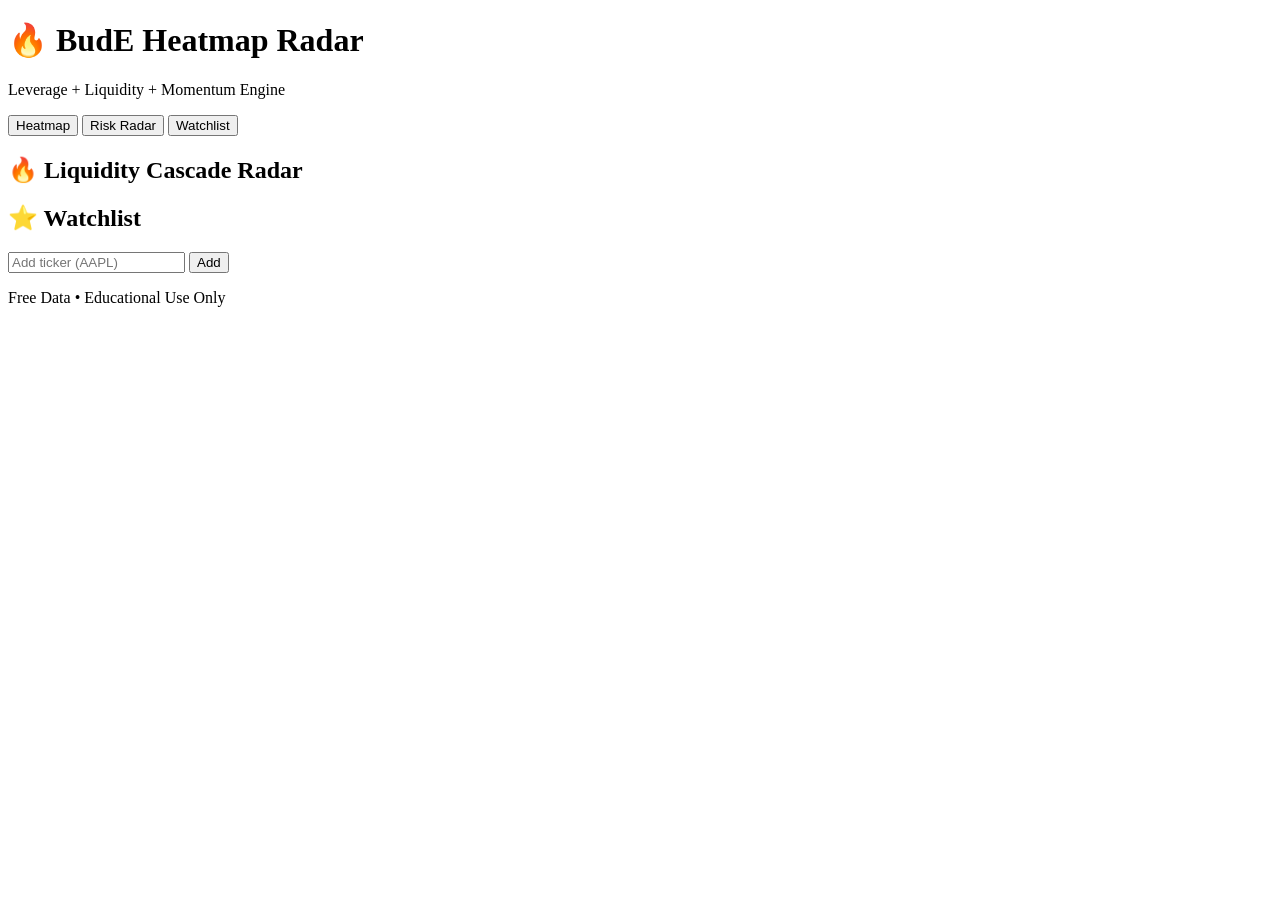
==== index.html @ 05568311 "Create index.html" ====
<!DOCTYPE html>
<html lang="en">
<head>
  <meta charset="UTF-8" />
  <meta name="viewport" content="width=device-width, initial-scale=1.0"/>
  <title>BudE Heatmap Radar</title>
  <link rel="stylesheet" href="styles.css"/>
  <script src="https://cdn.plot.ly/plotly-2.30.0.min.js"></script>
</head>

<body>
  <header>
    <h1>🔥 BudE Heatmap Radar</h1>
    <p>Leverage + Liquidity + Momentum Engine</p>
  </header>

  <nav>
    <button onclick="setTab('heatmap')">Heatmap</button>
    <button onclick="setTab('risk')">Risk Radar</button>
    <button onclick="setTab('watch')">Watchlist</button>
  </nav>

  <main>

    <!-- HEATMAP -->
    <section id="heatmap" class="tab active">
      <div id="heatmapChart"></div>
    </section>

    <!-- RISK -->
    <section id="risk" class="tab">
      <h2>🔥 Liquidity Cascade Radar</h2>
      <div id="riskList"></div>
    </section>

    <!-- WATCHLIST -->
    <section id="watch" class="tab">
      <h2>⭐ Watchlist</h2>
      <input id="watchInput" placeholder="Add ticker (AAPL)" />
      <button onclick="addWatch()">Add</button>
      <div id="watchList"></div>
    </section>

  </main>

  <footer>
    <p>Free Data • Educational Use Only</p>
  </footer>

  <script src="app.js"></script>
</body>
</html>
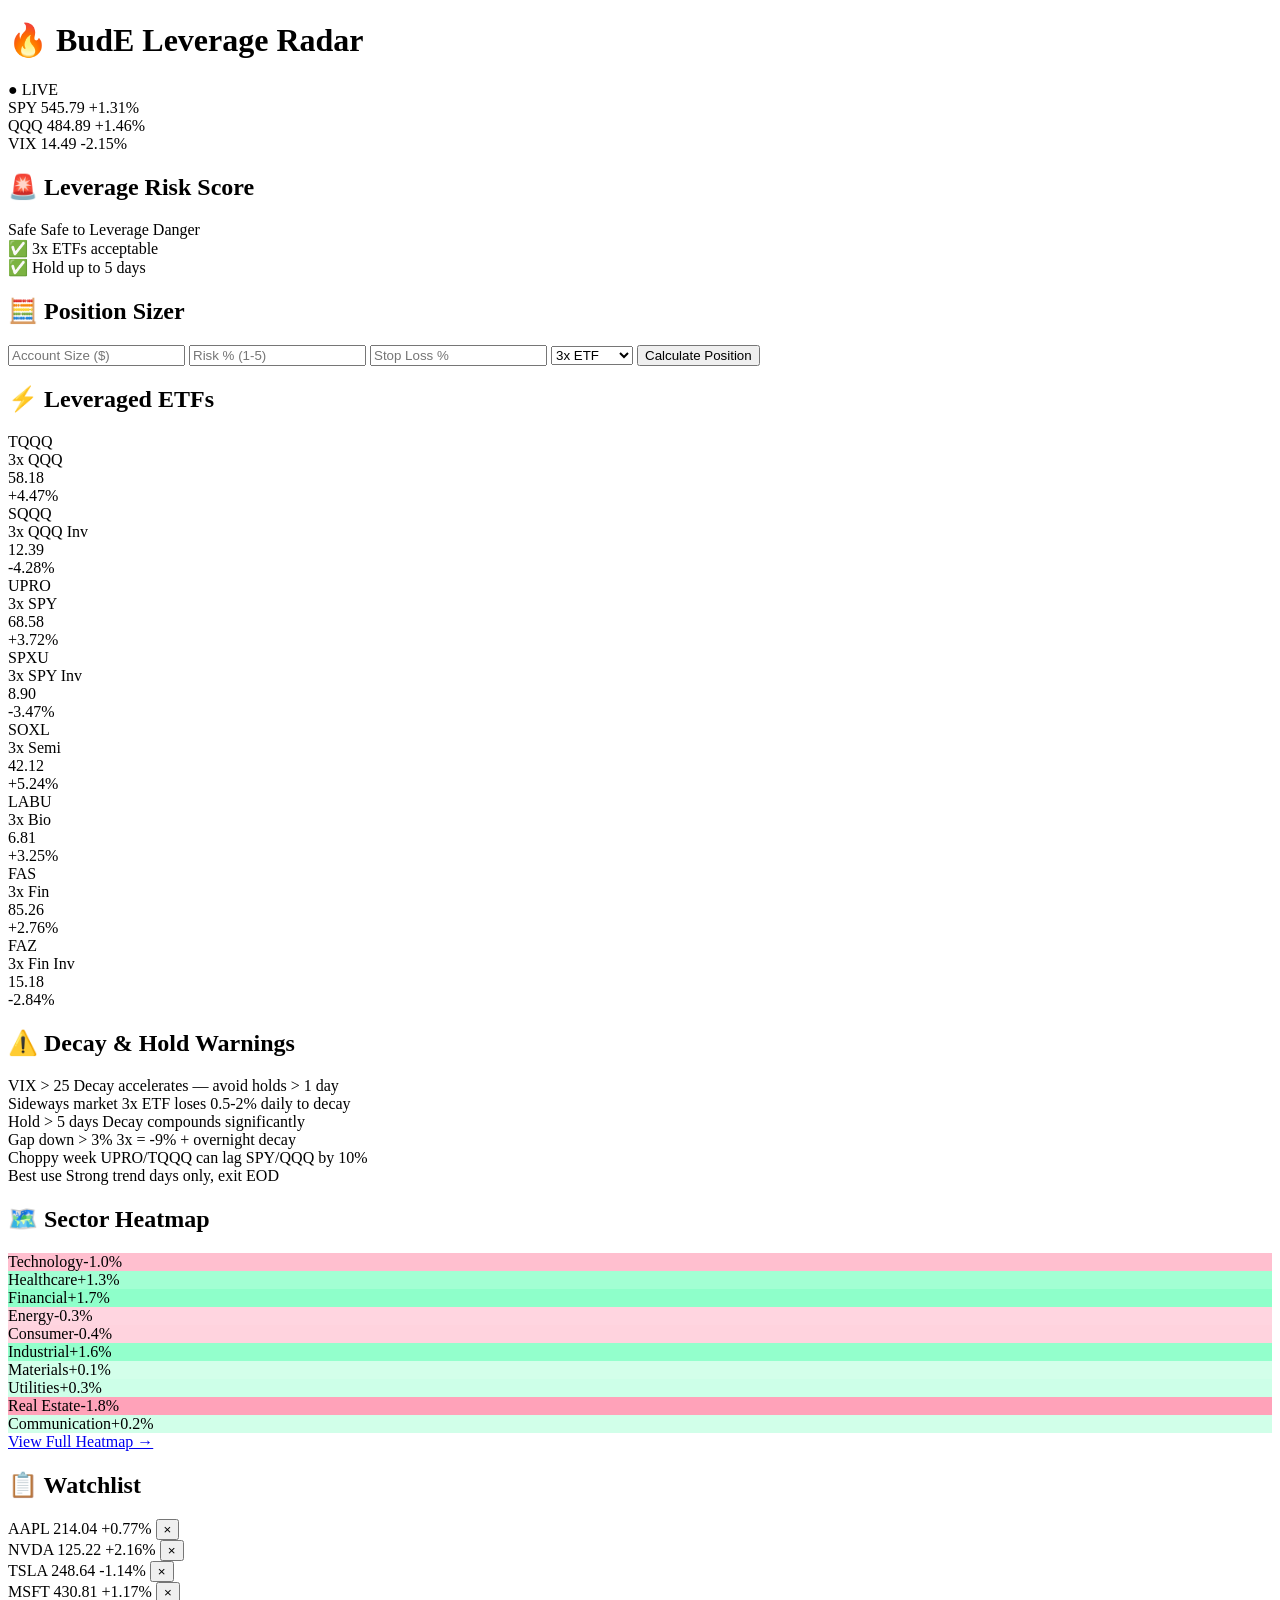
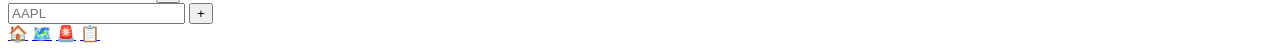
==== commit 5eee7964: "Create index.html" ====
--- a/index.html
+++ b/index.html
@@ -1,52 +1,377 @@
 <!DOCTYPE html>
 <html lang="en">
 <head>
-  <meta charset="UTF-8" />
-  <meta name="viewport" content="width=device-width, initial-scale=1.0"/>
-  <title>BudE Heatmap Radar</title>
-  <link rel="stylesheet" href="styles.css"/>
-  <script src="https://cdn.plot.ly/plotly-2.30.0.min.js"></script>
+  <meta charset="UTF-8">
+  <meta name="viewport" content="width=device-width, initial-scale=1.0, maximum-scale=1.0, user-scalable=no">
+  <title>BudE Leverage Radar</title>
+  <link rel="stylesheet" href="assets/style.css">
 </head>
-
 <body>
-  <header>
-    <h1>🔥 BudE Heatmap Radar</h1>
-    <p>Leverage + Liquidity + Momentum Engine</p>
-  </header>
-
-  <nav>
-    <button onclick="setTab('heatmap')">Heatmap</button>
-    <button onclick="setTab('risk')">Risk Radar</button>
-    <button onclick="setTab('watch')">Watchlist</button>
-  </nav>
-
-  <main>
-
-    <!-- HEATMAP -->
-    <section id="heatmap" class="tab active">
-      <div id="heatmapChart"></div>
-    </section>
-
-    <!-- RISK -->
-    <section id="risk" class="tab">
-      <h2>🔥 Liquidity Cascade Radar</h2>
-      <div id="riskList"></div>
-    </section>
-
-    <!-- WATCHLIST -->
-    <section id="watch" class="tab">
-      <h2>⭐ Watchlist</h2>
-      <input id="watchInput" placeholder="Add ticker (AAPL)" />
-      <button onclick="addWatch()">Add</button>
-      <div id="watchList"></div>
-    </section>
-
-  </main>
-
-  <footer>
-    <p>Free Data • Educational Use Only</p>
-  </footer>
-
-  <script src="app.js"></script>
+  <div class="app-container">
+    <header class="app-header">
+      <h1>🔥 BudE Leverage Radar</h1>
+      <div class="market-status" id="marketStatus">● LIVE</div>
+    </header>
+
+    <!-- Market Overview -->
+    <section class="cards-row">
+      <div class="card" onclick="openTicker('SPY')">
+        <span class="card-label">SPY</span>
+        <span class="card-price" id="spy-price">--</span>
+        <span class="card-change" id="spy-change">--</span>
+      </div>
+      <div class="card" onclick="openTicker('QQQ')">
+        <span class="card-label">QQQ</span>
+        <span class="card-price" id="qqq-price">--</span>
+        <span class="card-change" id="qqq-change">--</span>
+      </div>
+      <div class="card" onclick="openTicker('^VIX')">
+        <span class="card-label">VIX</span>
+        <span class="card-price" id="vix-price">--</span>
+        <span class="card-change" id="vix-change">--</span>
+      </div>
+    </section>
+
+    <!-- Risk Meter -->
+    <section class="section">
+      <h2>🚨 Leverage Risk Score</h2>
+      <div class="risk-meter">
+        <div class="risk-bar">
+          <div class="risk-fill" id="riskFill"></div>
+        </div>
+        <div class="risk-labels">
+          <span>Safe</span>
+          <span id="riskText">Loading...</span>
+          <span>Danger</span>
+        </div>
+      </div>
+      <div class="risk-alerts" id="riskAlerts"></div>
+      <div class="leverage-rules" id="leverageRules"></div>
+    </section>
+
+    <!-- Position Sizer -->
+    <section class="section">
+      <h2>🧮 Position Sizer</h2>
+      <div class="sizer">
+        <input type="number" id="acctSize" placeholder="Account Size ($)">
+        <input type="number" id="riskPct" placeholder="Risk % (1-5)">
+        <input type="number" id="stopLoss" placeholder="Stop Loss %">
+        <select id="leverageMult">
+          <option value="1">1x (Stock)</option>
+          <option value="2">2x ETF</option>
+          <option value="3" selected>3x ETF</option>
+        </select>
+        <button onclick="calcSize()">Calculate Position</button>
+        <div id="sizeResult"></div>
+      </div>
+    </section>
+
+    <!-- Leverage ETF Tracker -->
+    <section class="section">
+      <h2>⚡ Leveraged ETFs</h2>
+      <div class="leverage-grid" id="leverageGrid"></div>
+    </section>
+
+    <!-- Decay Reference -->
+    <section class="section">
+      <h2>⚠️ Decay & Hold Warnings</h2>
+      <div class="decay-table" id="decayTable"></div>
+    </section>
+
+    <!-- Sector Heatmap -->
+    <section class="section">
+      <h2>🗺️ Sector Heatmap</h2>
+      <div class="mini-heatmap" id="miniHeatmap"></div>
+      <a href="heatmap.html" class="btn-full">View Full Heatmap →</a>
+    </section>
+
+    <!-- Quick Watchlist -->
+    <section class="section">
+      <h2>📋 Watchlist</h2>
+      <div class="watchlist" id="watchlist"></div>
+      <div class="add-ticker">
+        <input type="text" id="newTicker" placeholder="AAPL" maxlength="5">
+        <button onclick="addTicker()">+</button>
+      </div>
+    </section>
+
+    <nav class="bottom-nav">
+      <a href="index.html" class="nav-item active">🏠</a>
+      <a href="heatmap.html" class="nav-item">🗺️</a>
+      <a href="radar.html" class="nav-item">🚨</a>
+      <a href="watchlist.html" class="nav-item">📋</a>
+    </nav>
+  </div>
+
+  <script>
+    const PROXY_URL = 'https://query1.finance.yahoo.com/v8/finance/chart/';
+    
+    const FALLBACK_DATA = {
+      'SPY': { price: 545.20, change: 1.2 },
+      'QQQ': { price: 485.10, change: 1.5 },
+      '^VIX': { price: 14.5, change: -2.1 },
+      'TQQQ': { price: 58.20, change: 4.5 },
+      'SQQQ': { price: 12.40, change: -4.2 },
+      'UPRO': { price: 68.50, change: 3.6 },
+      'SPXU': { price: 8.90, change: -3.5 },
+      'SOXL': { price: 42.10, change: 5.2 },
+      'LABU': { price: 6.80, change: 3.1 },
+      'FAS': { price: 85.30, change: 2.8 },
+      'FAZ': { price: 15.20, change: -2.7 },
+      'AAPL': { price: 214.10, change: 0.8 },
+      'MSFT': { price: 430.50, change: 1.1 },
+      'NVDA': { price: 125.40, change: 2.3 },
+      'TSLA': { price: 248.50, change: -1.2 },
+      'META': { price: 510.20, change: 1.8 },
+      'AMZN': { price: 185.30, change: 0.5 },
+      'GOOGL': { price: 178.90, change: 0.3 },
+      'AMD': { price: 162.40, change: 1.9 },
+      'JPM': { price: 198.20, change: 0.6 }
+    };
+
+    const SECTORS = {
+      'Technology': { tickers: ['XLK','AAPL','MSFT','NVDA'], color: '#00d4ff' },
+      'Healthcare': { tickers: ['XLV','JNJ','PFE','UNH'], color: '#00ff88' },
+      'Financial': { tickers: ['XLF','JPM','BAC','GS'], color: '#ffd700' },
+      'Energy': { tickers: ['XLE','XOM','CVX','COP'], color: '#ff6b35' },
+      'Consumer': { tickers: ['XLY','AMZN','TSLA','HD'], color: '#ff3366' },
+      'Industrial': { tickers: ['XLI','BA','CAT','GE'], color: '#a855f7' },
+      'Materials': { tickers: ['XLB','LIN','APD','NEM'], color: '#22c55e' },
+      'Utilities': { tickers: ['XLU','NEE','DUK','SO'], color: '#3b82f6' },
+      'Real Estate': { tickers: ['XLRE','AMT','PLD','O'], color: '#f59e0b' },
+      'Communication': { tickers: ['XLC','META','GOOGL','NFLX'], color: '#ec4899' }
+    };
+
+    const LEVERAGE_ETFS = [
+      { ticker: 'TQQQ', name: '3x QQQ', type: 'bull', underlying: 'QQQ' },
+      { ticker: 'SQQQ', name: '3x QQQ Inv', type: 'bear', underlying: 'QQQ' },
+      { ticker: 'UPRO', name: '3x SPY', type: 'bull', underlying: 'SPY' },
+      { ticker: 'SPXU', name: '3x SPY Inv', type: 'bear', underlying: 'SPY' },
+      { ticker: 'SOXL', name: '3x Semi', type: 'bull', underlying: 'SOXX' },
+      { ticker: 'LABU', name: '3x Bio', type: 'bull', underlying: 'XBI' },
+      { ticker: 'FAS', name: '3x Fin', type: 'bull', underlying: 'XLF' },
+      { ticker: 'FAZ', name: '3x Fin Inv', type: 'bear', underlying: 'XLF' }
+    ];
+
+    let watchlist = JSON.parse(localStorage.getItem('bude_watchlist')) || ['AAPL','NVDA','TSLA','MSFT'];
+
+    async function fetchQuote(ticker) {
+      try {
+        const res = await fetch(`${PROXY_URL}${ticker}?interval=1d&range=1d`);
+        if (!res.ok) throw new Error('Fetch failed');
+        const data = await res.json();
+        const result = data.chart.result[0];
+        const meta = result.meta;
+        const prevClose = meta.chartPreviousClose || meta.regularMarketPreviousClose;
+        const current = meta.regularMarketPrice || result.indicators.quote[0].close.slice(-1)[0];
+        const change = ((current - prevClose) / prevClose) * 100;
+        return { price: current, change: change, ok: true };
+      } catch (e) {
+        const base = FALLBACK_DATA[ticker] || { price: 100 + Math.random()*50, change: (Math.random()-0.5)*4 };
+        const drift = (Math.random() - 0.5) * 0.3;
+        return { price: base.price * (1 + drift/100), change: base.change + drift, ok: false, simulated: true };
+      }
+    }
+
+    function updateCard(ticker, priceId, changeId, data) {
+      const priceEl = document.getElementById(priceId);
+      const changeEl = document.getElementById(changeId);
+      if (!priceEl || !changeEl) return;
+      priceEl.textContent = data.price < 10 ? data.price.toFixed(2) : data.price.toFixed(2);
+      const sign = data.change >= 0 ? '+' : '';
+      changeEl.textContent = `${sign}${data.change.toFixed(2)}%`;
+      changeEl.className = `card-change ${data.change >= 0 ? 'up' : 'down'}`;
+      if (data.simulated) priceEl.classList.add('simulated');
+    }
+
+    async function loadMarketOverview() {
+      const [spy, qqq, vix] = await Promise.all([
+        fetchQuote('SPY'), fetchQuote('QQQ'), fetchQuote('^VIX')
+      ]);
+      updateCard('SPY', 'spy-price', 'spy-change', spy);
+      updateCard('QQQ', 'qqq-price', 'qqq-change', qqq);
+      updateCard('VIX', 'vix-price', 'vix-change', vix);
+      
+      const riskScore = calculateRisk(spy, qqq, vix);
+      updateRiskMeter(riskScore, vix);
+      updateLeverageRules(riskScore, vix);
+    }
+
+    function calculateRisk(spy, qqq, vix) {
+      let score = 0;
+      if (vix.price > 20) score += 25;
+      if (vix.price > 25) score += 25;
+      if (vix.price > 30) score += 20;
+      if (Math.abs(spy.change) > 2) score += 15;
+      if (Math.abs(qqq.change) > 3) score += 15;
+      if (spy.change < -1.5 && qqq.change < -2) score += 15;
+      if (spy.change < -2.5 || qqq.change < -3.5) score += 10;
+      return Math.min(score, 100);
+    }
+
+    function updateRiskMeter(score, vix) {
+      const fill = document.getElementById('riskFill');
+      const text = document.getElementById('riskText');
+      fill.style.width = score + '%';
+      fill.className = 'risk-fill ' + (score < 30 ? 'low' : score < 50 ? 'med' : score < 70 ? 'high' : 'extreme');
+      let label = score < 30 ? 'Safe to Leverage' : score < 50 ? 'Caution' : score < 70 ? 'High Risk' : 'NO NEW LEVERAGE';
+      text.textContent = label;
+      
+      const alerts = document.getElementById('riskAlerts');
+      alerts.innerHTML = '';
+      if (vix.price > 20) alerts.innerHTML += `<div class="alert">⚠️ VIX ${vix.price.toFixed(1)} — Consider reducing size</div>`;
+      if (score > 50) alerts.innerHTML += `<div class="alert critical">🚨 Elevated risk — Tighten stops</div>`;
+      if (score > 70) alerts.innerHTML += `<div class="alert critical">🔴 EXTREME — Close leverage positions</div>`;
+    }
+
+    function updateLeverageRules(score, vix) {
+      const rules = document.getElementById('leverageRules');
+      let html = '<div class="rules-box">';
+      if (score < 30) {
+        html += '<div class="rule safe">✅ 3x ETFs acceptable</div>';
+        html += '<div class="rule safe">✅ Hold up to 5 days</div>';
+      } else if (score < 50) {
+        html += '<div class="rule caution">⚠️ Max 2x leverage</div>';
+        html += '<div class="rule caution">⚠️ Hold max 2-3 days</div>';
+      } else if (score < 70) {
+        html += '<div class="rule danger">🔴 1x only or cash</div>';
+        html += '<div class="rule danger">🔴 Day trade only</div>';
+      } else {
+        html += '<div class="rule extreme">🛑 NO LEVERAGE</div>';
+        html += '<div class="rule extreme">🛑 SQQQ/SPXU hedge only</div>';
+      }
+      if (vix.price > 25) html += '<div class="rule danger">🔴 Volatility decay active</div>';
+      html += '</div>';
+      rules.innerHTML = html;
+    }
+
+    function calcSize() {
+      const acct = parseFloat(document.getElementById('acctSize').value);
+      const risk = parseFloat(document.getElementById('riskPct').value);
+      const stop = parseFloat(document.getElementById('stopLoss').value);
+      const mult = parseInt(document.getElementById('leverageMult').value);
+      if (!acct || !risk || !stop) {
+        document.getElementById('sizeResult').innerHTML = '<div class="size-error">Fill all fields</div>';
+        return;
+      }
+      const dollarRisk = acct * (risk / 100);
+      const adjustedStop = stop * mult;
+      const position = dollarRisk / (adjustedStop / 100);
+      const shares = Math.floor(position / 50); // rough estimate
+      document.getElementById('sizeResult').innerHTML = `
+        <div class="size-line">Max Position: <strong>$${position.toFixed(0)}</strong></div>
+        <div class="size-line">Dollar Risk: <strong>$${dollarRisk.toFixed(0)}</strong></div>
+        <div class="size-line">Effective Stop: <strong>${adjustedStop.toFixed(1)}%</strong> (${mult}x)</div>
+        <div class="size-note">Shares (est $50): ~${shares}</div>
+      `;
+    }
+
+    async function loadLeverageGrid() {
+      const grid = document.getElementById('leverageGrid');
+      grid.innerHTML = '';
+      for (const etf of LEVERAGE_ETFS) {
+        const data = await fetchQuote(etf.ticker);
+        const decayRisk = Math.abs(data.change) < 1.5 && Math.abs(data.change) > 0.3;
+        const div = document.createElement('div');
+        div.className = `lev-card ${etf.type}`;
+        div.innerHTML = `
+          <div class="lev-ticker">${etf.ticker}</div>
+          <div class="lev-name">${etf.name}</div>
+          <div class="lev-price">${data.price.toFixed(2)}</div>
+          <div class="lev-change ${data.change >= 0 ? 'up' : 'down'}">${data.change >= 0 ? '+' : ''}${data.change.toFixed(2)}%</div>
+          ${decayRisk ? '<div class="decay-warn">⚠️ Decay Zone</div>' : ''}
+        `;
+        div.onclick = () => openTicker(etf.ticker);
+        grid.appendChild(div);
+      }
+    }
+
+    function loadDecayTable() {
+      const table = document.getElementById('decayTable');
+      const rules = [
+        { cond: 'VIX > 25', warn: 'Decay accelerates — avoid holds > 1 day', level: 'high' },
+        { cond: 'Sideways market', warn: '3x ETF loses 0.5-2% daily to decay', level: 'med' },
+        { cond: 'Hold > 5 days', warn: 'Decay compounds significantly', level: 'med' },
+        { cond: 'Gap down > 3%', warn: '3x = -9% + overnight decay', level: 'high' },
+        { cond: 'Choppy week', warn: 'UPRO/TQQQ can lag SPY/QQQ by 10%', level: 'high' },
+        { cond: 'Best use', warn: 'Strong trend days only, exit EOD', level: 'safe' }
+      ];
+      table.innerHTML = rules.map(r => `
+        <div class="decay-row ${r.level}">
+          <span class="decay-cond">${r.cond}</span>
+          <span class="decay-warn">${r.warn}</span>
+        </div>
+      `).join('');
+    }
+
+    async function loadMiniHeatmap() {
+      const container = document.getElementById('miniHeatmap');
+      container.innerHTML = '';
+      for (const [name, info] of Object.entries(SECTORS)) {
+        const data = await fetchQuote(info.tickers[0]);
+        const div = document.createElement('div');
+        div.className = 'heatmap-cell';
+        const intensity = Math.min(Math.abs(data.change) / 5, 1);
+        div.style.background = data.change >= 0 
+          ? `rgba(0,255,136,${0.15 + intensity * 0.85})` 
+          : `rgba(255,51,102,${0.15 + intensity * 0.85})`;
+        div.innerHTML = `<span>${name}</span><span>${data.change >= 0 ? '+' : ''}${data.change.toFixed(1)}%</span>`;
+        div.onclick = () => location.href = 'heatmap.html';
+        container.appendChild(div);
+      }
+    }
+
+    function loadWatchlist() {
+      const container = document.getElementById('watchlist');
+      container.innerHTML = '';
+      watchlist.forEach(async ticker => {
+        const data = await fetchQuote(ticker);
+        const row = document.createElement('div');
+        row.className = 'watch-row';
+        row.innerHTML = `
+          <span class="watch-ticker">${ticker}</span>
+          <span class="watch-price">${data.price.toFixed(2)}</span>
+          <span class="watch-change ${data.change >= 0 ? 'up' : 'down'}">${data.change >= 0 ? '+' : ''}${data.change.toFixed(2)}%</span>
+          <button onclick="removeTicker('${ticker}')" class="del-btn">×</button>
+        `;
+        row.onclick = (e) => { if (!e.target.classList.contains('del-btn')) openTicker(ticker); };
+        container.appendChild(row);
+      });
+    }
+
+    function addTicker() {
+      const input = document.getElementById('newTicker');
+      const ticker = input.value.toUpperCase().trim();
+      if (ticker && !watchlist.includes(ticker)) {
+        watchlist.push(ticker);
+        localStorage.setItem('bude_watchlist', JSON.stringify(watchlist));
+        input.value = '';
+        loadWatchlist();
+      }
+    }
+
+    function removeTicker(ticker) {
+      watchlist = watchlist.filter(t => t !== ticker);
+      localStorage.setItem('bude_watchlist', JSON.stringify(watchlist));
+      loadWatchlist();
+    }
+
+    function openTicker(ticker) {
+      window.open(`https://finance.yahoo.com/quote/${ticker}`, '_blank');
+    }
+
+    document.addEventListener('DOMContentLoaded', () => {
+      loadMarketOverview();
+      loadLeverageGrid();
+      loadDecayTable();
+      loadMiniHeatmap();
+      loadWatchlist();
+      setInterval(() => {
+        loadMarketOverview();
+        loadLeverageGrid();
+        loadWatchlist();
+      }, 30000);
+    });
+  </script>
 </body>
 </html>
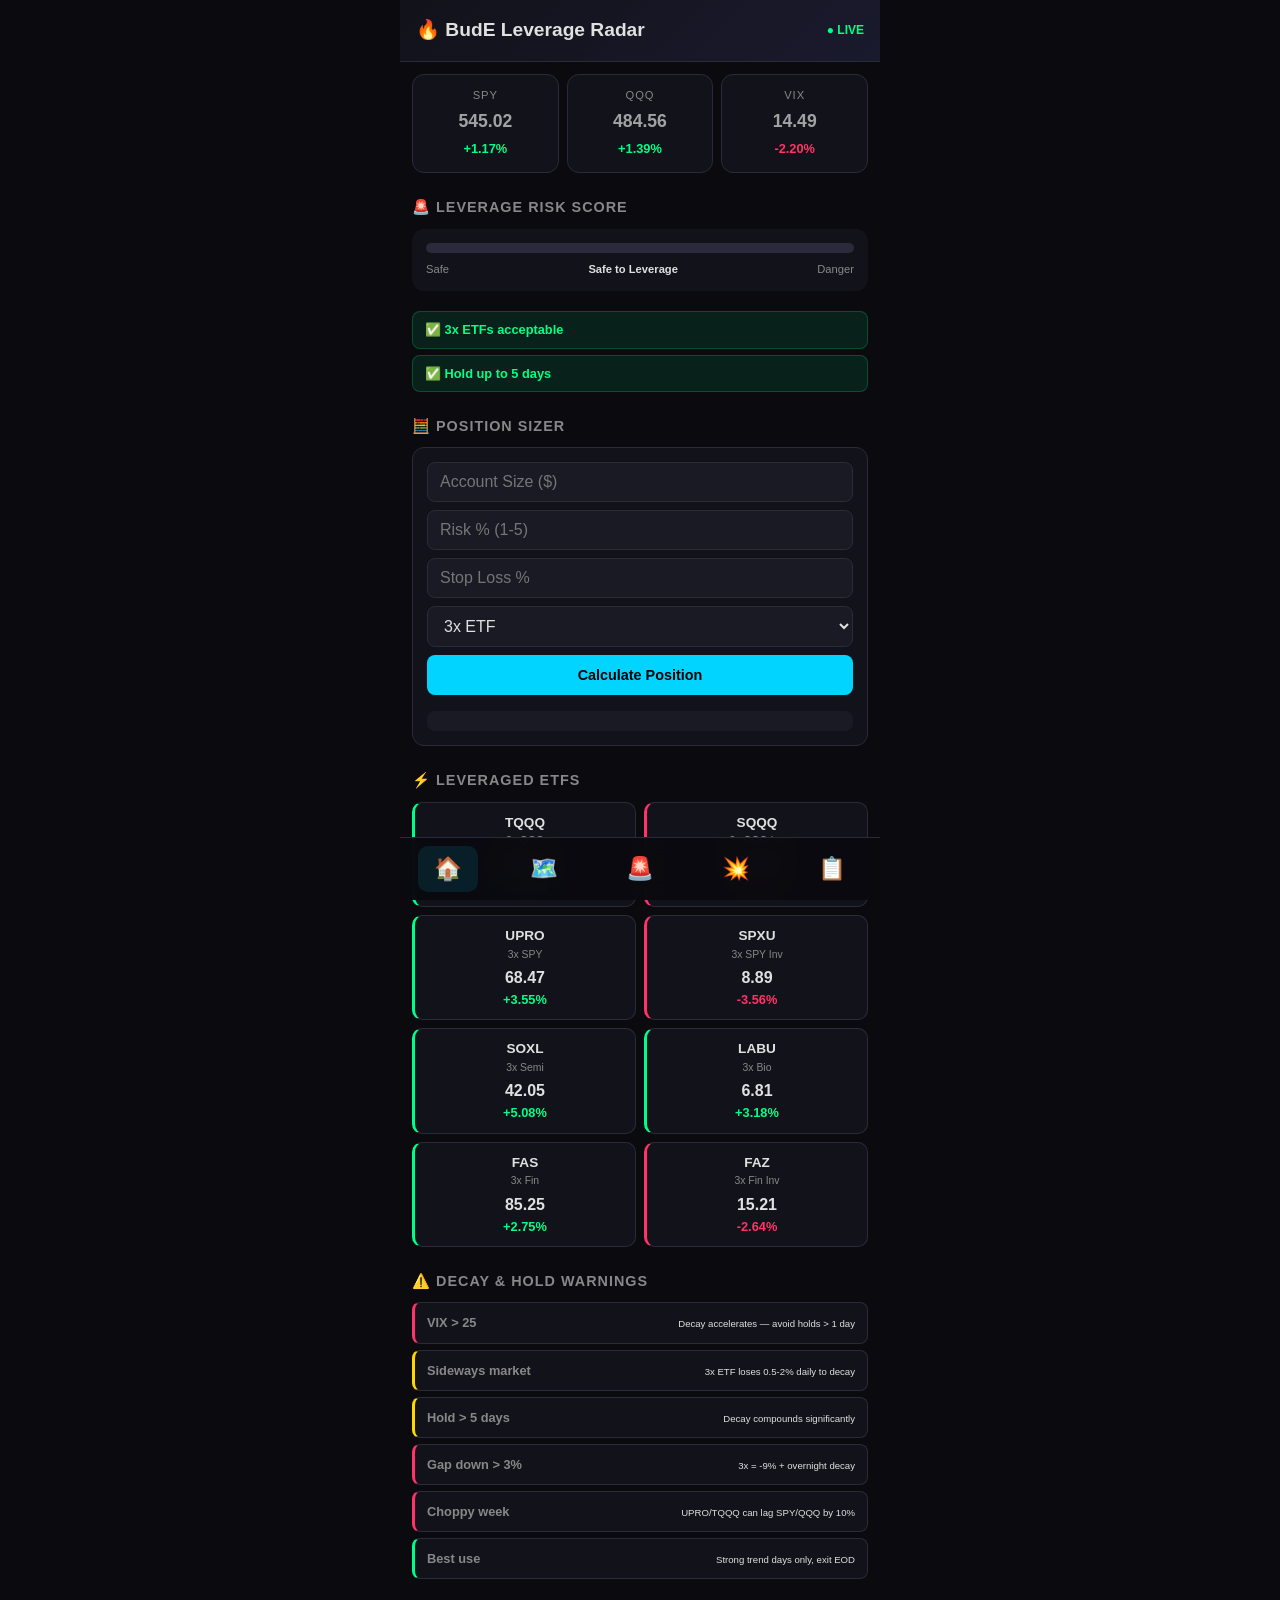
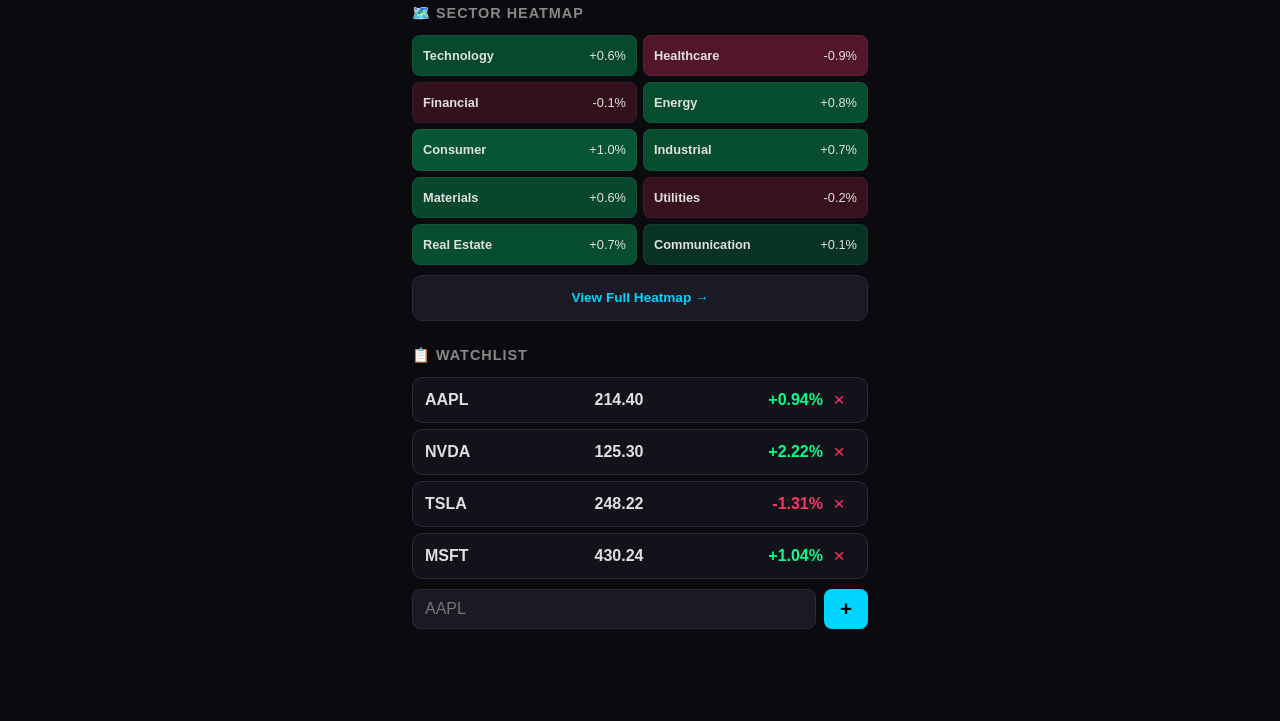
==== commit 7f5a2d2a: "Create index.html" ====
--- a/index.html
+++ b/index.html
@@ -13,7 +13,6 @@
       <div class="market-status" id="marketStatus">● LIVE</div>
     </header>
 
-    <!-- Market Overview -->
     <section class="cards-row">
       <div class="card" onclick="openTicker('SPY')">
         <span class="card-label">SPY</span>
@@ -32,7 +31,6 @@
       </div>
     </section>
 
-    <!-- Risk Meter -->
     <section class="section">
       <h2>🚨 Leverage Risk Score</h2>
       <div class="risk-meter">
@@ -49,7 +47,6 @@
       <div class="leverage-rules" id="leverageRules"></div>
     </section>
 
-    <!-- Position Sizer -->
     <section class="section">
       <h2>🧮 Position Sizer</h2>
       <div class="sizer">
@@ -66,26 +63,22 @@
       </div>
     </section>
 
-    <!-- Leverage ETF Tracker -->
     <section class="section">
       <h2>⚡ Leveraged ETFs</h2>
       <div class="leverage-grid" id="leverageGrid"></div>
     </section>
 
-    <!-- Decay Reference -->
     <section class="section">
       <h2>⚠️ Decay & Hold Warnings</h2>
       <div class="decay-table" id="decayTable"></div>
     </section>
 
-    <!-- Sector Heatmap -->
     <section class="section">
       <h2>🗺️ Sector Heatmap</h2>
       <div class="mini-heatmap" id="miniHeatmap"></div>
       <a href="heatmap.html" class="btn-full">View Full Heatmap →</a>
     </section>
 
-    <!-- Quick Watchlist -->
     <section class="section">
       <h2>📋 Watchlist</h2>
       <div class="watchlist" id="watchlist"></div>
@@ -99,6 +92,7 @@
       <a href="index.html" class="nav-item active">🏠</a>
       <a href="heatmap.html" class="nav-item">🗺️</a>
       <a href="radar.html" class="nav-item">🚨</a>
+      <a href="liquidation.html" class="nav-item">💥</a>
       <a href="watchlist.html" class="nav-item">📋</a>
     </nav>
   </div>
@@ -257,7 +251,7 @@
       const dollarRisk = acct * (risk / 100);
       const adjustedStop = stop * mult;
       const position = dollarRisk / (adjustedStop / 100);
-      const shares = Math.floor(position / 50); // rough estimate
+      const shares = Math.floor(position / 50);
       document.getElementById('sizeResult').innerHTML = `
         <div class="size-line">Max Position: <strong>$${position.toFixed(0)}</strong></div>
         <div class="size-line">Dollar Risk: <strong>$${dollarRisk.toFixed(0)}</strong></div>
--- a/assets/style.css
+++ b/assets/style.css
@@ -0,0 +1,214 @@
+:root {
+  --bg: #0a0a0f;
+  --card: #12121a;
+  --card2: #1a1a25;
+  --text: #e0e0e0;
+  --text2: #888;
+  --up: #00ff88;
+  --down: #ff3366;
+  --accent: #00d4ff;
+  --border: #2a2a3a;
+  --warn: #ffd700;
+  --extreme: #ff0033;
+}
+
+* { margin: 0; padding: 0; box-sizing: border-box; -webkit-tap-highlight-color: transparent; }
+html { font-size: 16px; }
+body { background: var(--bg); color: var(--text); font-family: -apple-system, BlinkMacSystemFont, 'Segoe UI', Roboto, sans-serif; line-height: 1.5; overflow-x: hidden; }
+
+.app-container { max-width: 480px; margin: 0 auto; padding-bottom: 80px; min-height: 100vh; }
+
+/* Header */
+.app-header { display: flex; align-items: center; justify-content: space-between; padding: 16px; background: linear-gradient(135deg, #12121a 0%, #1a1a2e 100%); border-bottom: 1px solid var(--border); position: sticky; top: 0; z-index: 100; }
+.app-header h1 { font-size: 1.2rem; font-weight: 700; }
+.market-status { color: var(--up); font-size: 0.75rem; font-weight: 600; animation: pulse 2s infinite; }
+@keyframes pulse { 0%,100% { opacity: 1; } 50% { opacity: 0.5; } }
+.back-btn { color: var(--accent); text-decoration: none; font-size: 1.2rem; padding: 4px 8px; }
+
+/* Cards */
+.cards-row { display: grid; grid-template-columns: repeat(3, 1fr); gap: 8px; padding: 12px; }
+.card { background: var(--card); border: 1px solid var(--border); border-radius: 12px; padding: 12px; text-align: center; cursor: pointer; transition: transform 0.15s; }
+.card:active { transform: scale(0.96); }
+.card-label { display: block; font-size: 0.7rem; color: var(--text2); text-transform: uppercase; letter-spacing: 1px; margin-bottom: 4px; }
+.card-price { display: block; font-size: 1.1rem; font-weight: 700; margin-bottom: 2px; }
+.card-change { font-size: 0.8rem; font-weight: 600; }
+.card-change.up { color: var(--up); }
+.card-change.down { color: var(--down); }
+.simulated { opacity: 0.7; }
+
+/* Sections */
+.section { padding: 12px; }
+.section h2 { font-size: 0.9rem; color: var(--text2); text-transform: uppercase; letter-spacing: 1px; margin-bottom: 10px; display: flex; align-items: center; gap: 6px; }
+
+/* Risk Meter */
+.risk-meter { background: var(--card); border-radius: 12px; padding: 14px; margin-bottom: 10px; }
+.risk-bar { height: 10px; background: #2a2a3a; border-radius: 5px; overflow: hidden; margin-bottom: 8px; }
+.risk-fill { height: 100%; border-radius: 5px; transition: width 0.5s ease; }
+.risk-fill.low { background: var(--up); }
+.risk-fill.med { background: var(--warn); }
+.risk-fill.high { background: var(--down); }
+.risk-fill.extreme { background: var(--extreme); animation: flash 1s infinite; }
+@keyframes flash { 0%,100% { opacity: 1; } 50% { opacity: 0.6; } }
+.risk-labels { display: flex; justify-content: space-between; font-size: 0.7rem; color: var(--text2); }
+#riskText { color: var(--text); font-weight: 600; }
+.risk-alerts { display: flex; flex-direction: column; gap: 6px; margin-bottom: 10px; }
+.alert { background: rgba(255, 209, 0, 0.1); border: 1px solid rgba(255, 209, 0, 0.3); border-radius: 8px; padding: 8px 12px; font-size: 0.8rem; color: var(--warn); }
+.alert.critical { background: rgba(255, 51, 102, 0.1); border-color: rgba(255, 51, 102, 0.3); color: var(--down); }
+
+/* Leverage Rules */
+.leverage-rules { margin-top: 8px; }
+.rules-box { display: flex; flex-direction: column; gap: 6px; }
+.rule { padding: 8px 12px; border-radius: 8px; font-size: 0.8rem; font-weight: 600; }
+.rule.safe { background: rgba(0, 255, 136, 0.1); color: var(--up); border: 1px solid rgba(0, 255, 136, 0.2); }
+.rule.caution { background: rgba(255, 209, 0, 0.1); color: var(--warn); border: 1px solid rgba(255, 209, 0, 0.2); }
+.rule.danger { background: rgba(255, 51, 102, 0.1); color: var(--down); border: 1px solid rgba(255, 51, 102, 0.2); }
+.rule.extreme { background: rgba(255, 0, 51, 0.15); color: var(--extreme); border: 1px solid rgba(255, 0, 51, 0.3); animation: flash 1.5s infinite; }
+
+/* Position Sizer */
+.sizer { display: flex; flex-direction: column; gap: 8px; background: var(--card); border-radius: 12px; padding: 14px; border: 1px solid var(--border); }
+.sizer input, .sizer select { background: var(--card2); border: 1px solid var(--border); border-radius: 8px; padding: 10px 12px; color: var(--text); font-size: 1rem; }
+.sizer button { background: var(--accent); border: none; border-radius: 8px; padding: 12px; color: #000; font-weight: 700; font-size: 0.9rem; cursor: pointer; }
+#sizeResult { margin-top: 8px; padding: 10px; background: var(--card2); border-radius: 8px; }
+.size-line { font-size: 0.85rem; margin-bottom: 4px; }
+.size-line strong { color: var(--accent); }
+.size-note { font-size: 0.75rem; color: var(--text2); margin-top: 6px; }
+.size-error { color: var(--down); font-size: 0.85rem; text-align: center; }
+
+/* Leverage Grid */
+.leverage-grid { display: grid; grid-template-columns: repeat(2, 1fr); gap: 8px; }
+.lev-card { background: var(--card); border: 1px solid var(--border); border-radius: 10px; padding: 10px; text-align: center; cursor: pointer; position: relative; }
+.lev-card.bull { border-left: 3px solid var(--up); }
+.lev-card.bear { border-left: 3px solid var(--down); }
+.lev-ticker { font-size: 0.85rem; font-weight: 700; }
+.lev-name { font-size: 0.65rem; color: var(--text2); margin-bottom: 4px; }
+.lev-price { font-size: 1rem; font-weight: 700; }
+.lev-change { font-size: 0.8rem; font-weight: 600; }
+.lev-change.up { color: var(--up); }
+.lev-change.down { color: var(--down); }
+.decay-warn { font-size: 0.6rem; color: var(--warn); margin-top: 4px; font-weight: 600; }
+
+/* Decay Table */
+.decay-table { display: flex; flex-direction: column; gap: 6px; }
+.decay-row { display: flex; justify-content: space-between; background: var(--card); padding: 10px 12px; border-radius: 8px; font-size: 0.8rem; border: 1px solid var(--border); }
+.decay-row.safe { border-left: 3px solid var(--up); }
+.decay-row.med { border-left: 3px solid var(--warn); }
+.decay-row.high { border-left: 3px solid var(--down); }
+.decay-cond { font-weight: 600; color: var(--text2); }
+.decay-warn { color: var(--text); font-weight: 500; }
+
+/* Mini Heatmap */
+.mini-heatmap { display: grid; grid-template-columns: repeat(2, 1fr); gap: 6px; margin-bottom: 10px; }
+.heatmap-cell { border-radius: 8px; padding: 10px; display: flex; justify-content: space-between; align-items: center; font-size: 0.8rem; cursor: pointer; border: 1px solid rgba(255,255,255,0.05); }
+.heatmap-cell span:first-child { font-weight: 600; }
+
+/* Watchlist */
+.watchlist { display: flex; flex-direction: column; gap: 6px; margin-bottom: 10px; }
+.watch-row { display: flex; align-items: center; justify-content: space-between; background: var(--card); border: 1px solid var(--border); border-radius: 10px; padding: 10px 12px; cursor: pointer; }
+.watch-row:active { background: var(--card2); }
+.watch-ticker { font-weight: 700; width: 60px; }
+.watch-price { font-weight: 600; flex: 1; text-align: center; }
+.watch-change { font-weight: 600; width: 70px; text-align: right; }
+.watch-change.up { color: var(--up); }
+.watch-change.down { color: var(--down); }
+.del-btn { background: transparent; border: none; color: var(--down); font-size: 1.2rem; width: 32px; cursor: pointer; }
+.add-ticker { display: flex; gap: 8px; }
+.add-ticker input { flex: 1; background: var(--card2); border: 1px solid var(--border); border-radius: 8px; padding: 10px 12px; color: var(--text); font-size: 1rem; text-transform: uppercase; }
+.add-ticker button { background: var(--accent); border: none; border-radius: 8px; width: 44px; font-size: 1.3rem; color: #000; font-weight: 700; cursor: pointer; }
+
+/* Buttons */
+.btn-full { display: block; text-align: center; background: var(--card2); color: var(--accent); text-decoration: none; padding: 12px; border-radius: 10px; font-size: 0.85rem; font-weight: 600; border: 1px solid var(--border); }
+
+/* Bottom Nav */
+.bottom-nav { position: fixed; bottom: 0; left: 0; right: 0; max-width: 480px; margin: 0 auto; display: flex; justify-content: space-around; background: rgba(10,10,15,0.95); backdrop-filter: blur(10px); border-top: 1px solid var(--border); padding: 8px 0; z-index: 100; }
+.nav-item { text-decoration: none; font-size: 1.4rem; padding: 6px 16px; border-radius: 10px; transition: background 0.2s; }
+.nav-item.active { background: rgba(0, 212, 255, 0.1); }
+
+/* Heatmap Page */
+.heatmap-controls { display: flex; gap: 8px; padding: 12px; flex-wrap: wrap; }
+.filter-btn { background: var(--card); border: 1px solid var(--border); color: var(--text2); padding: 8px 14px; border-radius: 20px; font-size: 0.8rem; cursor: pointer; }
+.filter-btn.active { background: var(--accent); color: #000; font-weight: 600; border-color: var(--accent); }
+.full-heatmap { padding: 0 12px; display: flex; flex-direction: column; gap: 8px; }
+.sector-block { border-radius: 12px; padding: 12px; border: 1px solid rgba(255,255,255,0.05); }
+.sector-header { display: flex; justify-content: space-between; align-items: center; margin-bottom: 6px; }
+.sector-name { font-weight: 700; font-size: 0.9rem; }
+.sector-change { font-weight: 700; font-size: 0.9rem; }
+.lev-tip { font-size: 0.7rem; color: var(--accent); margin-bottom: 6px; font-weight: 600; }
+.sector-stocks { display: flex; flex-wrap: wrap; gap: 6px; }
+.stock-pill { background: rgba(0,0,0,0.3); padding: 4px 8px; border-radius: 6px; font-size: 0.7rem; font-weight: 600; }
+.legend { display: flex; justify-content: center; gap: 12px; padding: 12px; font-size: 0.7rem; color: var(--text2); }
+.legend-item { display: flex; align-items: center; gap: 4px; }
+.dot { width: 10px; height: 10px; border-radius: 50%; display: inline-block; }
+.sector-leverage-tip { padding: 12px; font-size: 0.8rem; color: var(--text2); background: var(--card); border-radius: 8px; margin: 0 12px 12px; border: 1px solid var(--border); }
+
+/* Radar Page */
+.radar-summary { text-align: center; padding: 24px 12px; background: linear-gradient(180deg, var(--card) 0%, var(--bg) 100%); border-bottom: 1px solid var(--border); }
+.radar-score { font-size: 3.5rem; font-weight: 800; line-height: 1; margin-bottom: 6px; }
+.radar-score.low { color: var(--up); }
+.radar-score.med { color: var(--warn); }
+.radar-score.high { color: var(--down); }
+.radar-score.extreme { color: var(--extreme); animation: flash 1s infinite; }
+.radar-label { font-size: 0.9rem; color: var(--text2); text-transform: uppercase; letter-spacing: 2px; }
+.radar-action { padding: 12px; margin: 0 12px 12px; border-radius: 10px; text-align: center; font-size: 0.85rem; font-weight: 700; }
+.radar-action.safe { background: rgba(0, 255, 136, 0.1); color: var(--up); border: 1px solid rgba(0, 255, 136, 0.2); }
+.radar-action.caution { background: rgba(255, 209, 0, 0.1); color: var(--warn); border: 1px solid rgba(255, 209, 0, 0.2); }
+.radar-action.danger { background: rgba(255, 51, 102, 0.1); color: var(--down); border: 1px solid rgba(255, 51, 102, 0.2); }
+.radar-action.extreme { background: rgba(255, 0, 51, 0.15); color: var(--extreme); border: 1px solid rgba(255, 0, 51, 0.3); animation: flash 1s infinite; }
+.internals-grid { display: grid; grid-template-columns: repeat(2, 1fr); gap: 8px; padding: 0 12px; margin-bottom: 12px; }
+.internal-card { background: var(--card); border: 1px solid var(--border); border-radius: 10px; padding: 10px; text-align: center; }
+.internal-card.triggered { border-color: var(--down); background: rgba(255, 51, 102, 0.05); }
+.int-name { font-size: 0.7rem; color: var(--text2); margin-bottom: 4px; }
+.int-value { font-size: 1.1rem; font-weight: 700; }
+.int-change { font-size: 0.75rem; font-weight: 600; }
+.int-status { font-size: 0.65rem; margin-top: 4px; font-weight: 600; }
+.cascade-list { padding: 0 12px; display: flex; flex-direction: column; gap: 6px; }
+.cascade-item { border-radius: 8px; padding: 10px 12px; font-size: 0.8rem; }
+.cascade-item.warning { background: rgba(255, 209, 0, 0.08); border: 1px solid rgba(255, 209, 0, 0.2); color: var(--warn); }
+.cascade-item.critical { background: rgba(255, 51, 102, 0.08); border: 1px solid rgba(255, 51, 102, 0.2); color: var(--down); }
+.no-alert { text-align: center; color: var(--text2); padding: 20px; font-size: 0.85rem; }
+.vol-surface { padding: 0 12px; }
+.vol-bar { display: flex; align-items: center; gap: 10px; margin-bottom: 10px; }
+.vol-label { width: 100px; font-size: 0.8rem; color: var(--text2); }
+.vol-track { flex: 1; height: 6px; background: #2a2a3a; border-radius: 3px; overflow: hidden; }
+.vol-fill { height: 100%; border-radius: 3px; }
+.vol-num { width: 60px; text-align: right; font-size: 0.8rem; font-weight: 600; }
+.action-plan { padding: 0 12px; display: flex; flex-direction: column; gap: 6px; }
+.plan-item { padding: 10px 12px; border-radius: 8px; font-size: 0.85rem; font-weight: 600; }
+.plan-item.safe { background: rgba(0, 255, 136, 0.1); color: var(--up); border: 1px solid rgba(0, 255, 136, 0.2); }
+.plan-item.caution { background: rgba(255, 209, 0, 0.1); color: var(--warn); border: 1px solid rgba(255, 209, 0, 0.2); }
+.plan-item.danger { background: rgba(255, 51, 102, 0.1); color: var(--down); border: 1px solid rgba(255, 51, 102, 0.2); }
+.plan-item.extreme { background: rgba(255, 0, 51, 0.15); color: var(--extreme); border: 1px solid rgba(255, 0, 51, 0.3); }
+
+/* Watchlist Page */
+.add-bar { display: flex; gap: 8px; padding: 12px; }
+.add-bar input { flex: 1; background: var(--card2); border: 1px solid var(--border); border-radius: 10px; padding: 12px; color: var(--text); font-size: 1rem; text-transform: uppercase; }
+.add-bar button { background: var(--accent); border: none; border-radius: 10px; padding: 0 20px; color: #000; font-weight: 700; font-size: 0.9rem; cursor: pointer; }
+.watchlist-tabs { display: flex; gap: 8px; padding: 0 12px 10px; }
+.tab-btn { background: var(--card); border: 1px solid var(--border); color: var(--text2); padding: 8px 14px; border-radius: 20px; font-size: 0.8rem; cursor: pointer; }
+.tab-btn.active { background: var(--accent); color: #000; font-weight: 600; border-color: var(--accent); }
+.watchlist-full { padding: 0 12px; display: flex; flex-direction: column; gap: 6px; }
+.watch-full-row { display: flex; align-items: center; background: var(--card); border: 1px solid var(--border); border-radius: 10px; padding: 12px; cursor: pointer; position: relative; }
+.watch-full-row.gap-alert { border-left: 3px solid var(--warn); }
+.watch-full-row.decay-alert { border-right: 3px solid var(--warn); }
+.w-left { flex: 1; }
+.w-ticker { font-weight: 700; font-size: 1rem; }
+.lev-badge { background: var(--accent); color: #000; font-size: 0.6rem; padding: 2px 5px; border-radius: 4px; margin-left: 4px; vertical-align: middle; }
+.w-vol { font-size: 0.7rem; color: var(--text2); margin-top: 2px; }
+.decay-badge { color: var(--warn); font-weight: 600; margin-left: 4px; }
+.w-right { text-align: right; margin-right: 32px; }
+.w-price { font-weight: 700; font-size: 1.1rem; }
+.w-change { font-size: 0.85rem; font-weight: 600; }
+.w-change.up { color: var(--up); }
+.w-change.down { color: var(--down); }
+.w-del { position: absolute; right: 8px; top: 50%; transform: translateY(-50%); background: transparent; border: none; color: var(--down); font-size: 1.3rem; width: 32px; cursor: pointer; }
+.export-bar { display: flex; gap: 8px; padding: 12px; margin-top: 10px; }
+.btn-export, .btn-clear { flex: 1; padding: 12px; border-radius: 10px; border: 1px solid var(--border); font-size: 0.85rem; font-weight: 600; cursor: pointer; }
+.btn-export { background: var(--card2); color: var(--accent); }
+.btn-clear { background: rgba(255, 51, 102, 0.1); color: var(--down); }
+
+/* Scrollbar hide */
+::-webkit-scrollbar { width: 0; height: 0; }
+
+/* Touch feedback */
+@media (hover: none) {
+  .card:active, .lev-card:active, .watch-row:active, .sector-block:active, .internal-card:active { transform: scale(0.98); }
+}
